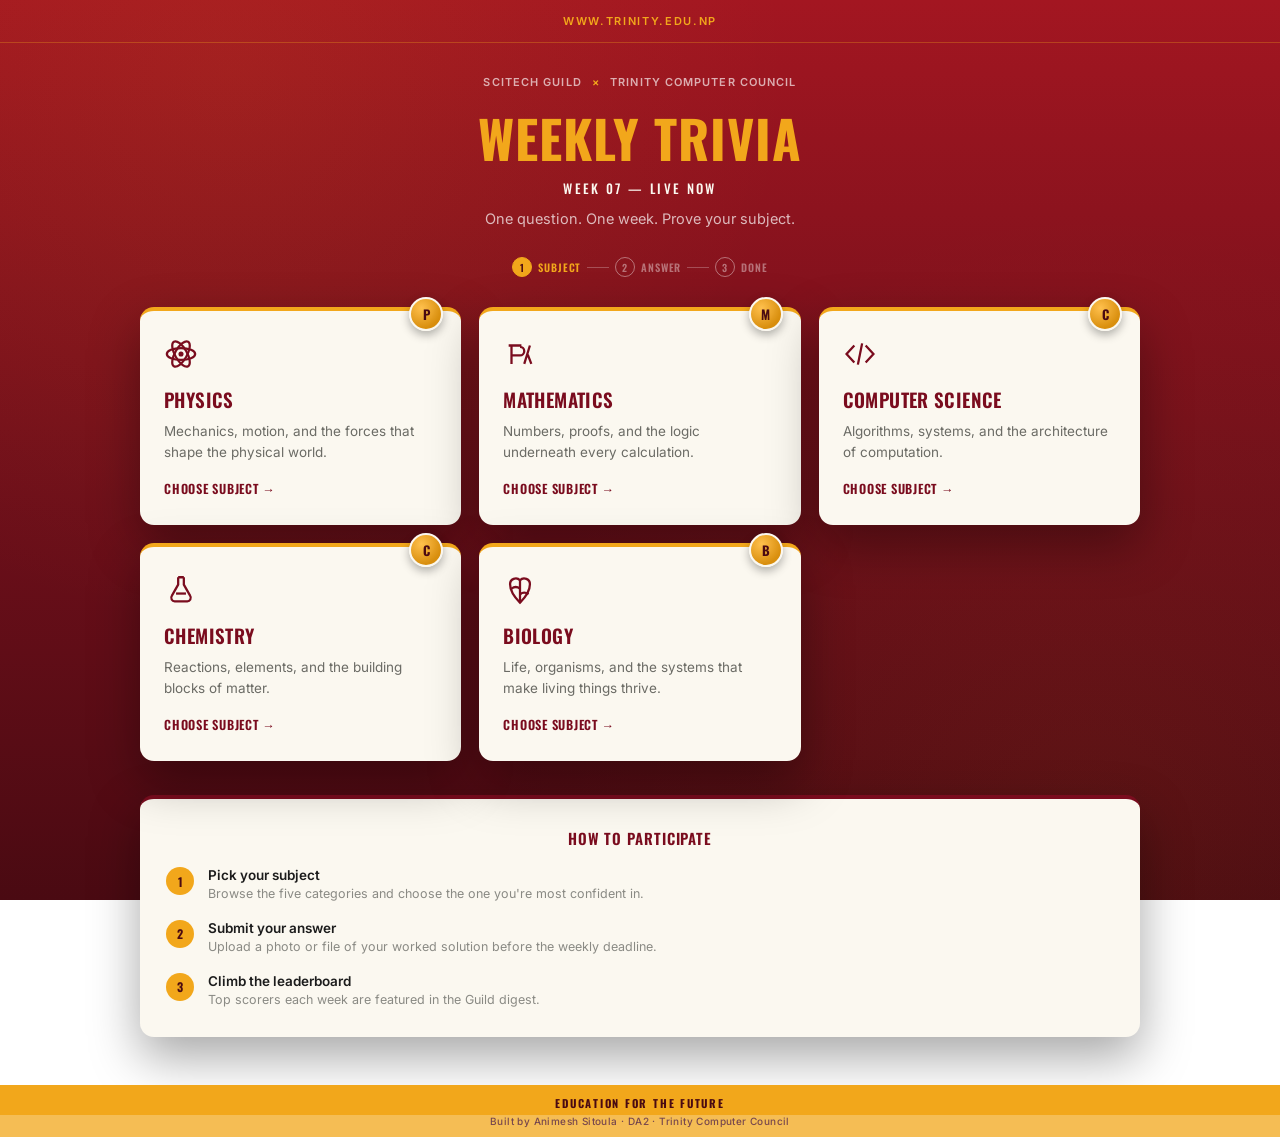
==== frontend/index.html @ 7cb1dd92 "Trivia website complete" ====
<!DOCTYPE html>
<html lang="en">
<head>
    <meta charset="UTF-8">
    <meta name="viewport" content="width=device-width, initial-scale=1.0">
    <title>Weekly Trivia</title>
    <link rel="stylesheet" href="templates/style.css">
</head>
<body>
    <header class="top-bar"><p class="site-url">www.trinity.edu.np</p></header>

    <main class="page-wrapper page-wrapper--wide">
        <p class="collab-mark">SciTech Guild <span class="x">×</span> Trinity Computer Council</p>

        <section class="hero">
            <h1>Weekly Trivia</h1>
            <h2 class="week-label">Week 07 — Live Now</h2>
            <p class="hero-subtitle">One question. One week. Prove your subject.</p>
        </section>

        <nav class="stepper" aria-label="Submission progress">
            <div class="node current"><span class="circle">1</span>Subject</div>
            <div class="line"></div>
            <div class="node"><span class="circle">2</span>Answer</div>
            <div class="line"></div>
            <div class="node"><span class="circle">3</span>Done</div>
        </nav>

        <section class="subjects" aria-label="Choose a subject">

            <article class="subject-card">
                <span class="seal" title="Physics" aria-hidden="true">P</span>
                <span class="subject-icon" aria-hidden="true">
                    <svg viewBox="0 0 24 24" fill="none" stroke="currentColor" stroke-width="1.6">
                        <ellipse cx="12" cy="12" rx="10" ry="4.2"/>
                        <ellipse cx="12" cy="12" rx="10" ry="4.2" transform="rotate(60 12 12)"/>
                        <ellipse cx="12" cy="12" rx="10" ry="4.2" transform="rotate(120 12 12)"/>
                        <circle cx="12" cy="12" r="1.8" fill="currentColor" stroke="none"/>
                    </svg>
                </span>
                <h3 class="subject-name">Physics</h3>
                <p class="subject-desc">Mechanics, motion, and the forces that shape the physical world.</p>
                <a class="choose-link" href="answer.html?subject=physics">Choose subject →</a>
            </article>

            <article class="subject-card">
                <span class="seal" title="Maths" aria-hidden="true">M</span>
                <span class="subject-icon" aria-hidden="true">
                    <svg viewBox="0 0 24 24" fill="none" stroke="currentColor" stroke-width="1.6">
                        <path d="M4 6h9M6 6v13M6 13h6a3 3 0 0 0 0-6"/>
                        <path d="M15 19l4-13M20 19l-2.5-6.5"/>
                    </svg>
                </span>
                <h3 class="subject-name">Mathematics</h3>
                <p class="subject-desc">Numbers, proofs, and the logic underneath every calculation.</p>
                <a class="choose-link" href="answer.html?subject=maths">Choose subject →</a>
            </article>

            <article class="subject-card">
                <span class="seal" title="Computer" aria-hidden="true">C</span>
                <span class="subject-icon" aria-hidden="true">
                    <svg viewBox="0 0 24 24" fill="none" stroke="currentColor" stroke-width="1.6">
                        <path d="M8 6l-5.5 6L8 18"/>
                        <path d="M16 6l5.5 6L16 18"/>
                        <path d="M13.5 4.5l-3 15"/>
                    </svg>
                </span>
                <h3 class="subject-name">Computer Science</h3>
                <p class="subject-desc">Algorithms, systems, and the architecture of computation.</p>
                <a class="choose-link" href="answer.html?subject=computer">Choose subject →</a>
            </article>

            <article class="subject-card">
                <span class="seal" title="Chemistry" aria-hidden="true">C</span>
                <span class="subject-icon" aria-hidden="true">
                    <svg viewBox="0 0 24 24" fill="none" stroke="currentColor" stroke-width="1.6">
                        <path d="M10 3h4M10 3v5.2L5.6 16A2.5 2.5 0 0 0 7.8 20h8.4a2.5 2.5 0 0 0 2.2-4L14 8.2V3"/>
                        <path d="M8.5 14.5h7"/>
                    </svg>
                </span>
                <h3 class="subject-name">Chemistry</h3>
                <p class="subject-desc">Reactions, elements, and the building blocks of matter.</p>
                <a class="choose-link" href="answer.html?subject=computer">Choose subject →</a>
            </article>
            <article class="subject-card">
                <span class="seal" title="Biology" aria-hidden="true">B</span>
                <span class="subject-icon" aria-hidden="true">
                    <svg viewBox="0 0 24 24" fill="none" stroke="currentColor" stroke-width="1.6">
                        <path d="M12 21c4-4 7-8.5 7-13a4 4 0 0 0-7-2.8A4 4 0 0 0 5 8c0 4.5 3 9 7 13z"/>
                        <path d="M12 5v16"/>
                        <path d="M12 11c-2-1.5-4-1.5-6 0"/>
                        <path d="M12 15c2-1.5 4-1.5 6 0"/>
                    </svg>
                </span>
                <h3 class="subject-name">Biology</h3>
                <p class="subject-desc">Life, organisms, and the systems that make living things thrive.</p>
                <a class="choose-link" href="answer.html?subject=biology">Choose subject →</a>
            </article>

        </section>

        <section class="info-card" aria-label="How to participate">
            <h2 class="info-title">How to participate</h2>
            <div class="info-row">
                <div class="num">1</div>
                <div class="text"><div class="title">Pick your subject</div><div class="desc">Browse the five categories and choose the one you're most confident in.</div></div>
            </div>
            <div class="info-row">
                <div class="num">2</div>
                <div class="text"><div class="title">Submit your answer</div><div class="desc">Upload a photo or file of your worked solution before the weekly deadline.</div></div>
            </div>
            <div class="info-row">
                <div class="num">3</div>
                <div class="text"><div class="title">Climb the leaderboard</div><div class="desc">Top scorers each week are featured in the Guild digest.</div></div>
            </div>
        </section>
    </main>

    <footer class="bottom-bar">Education for the future</footer>
    <p class="built-by">Built by Animesh Sitoula · DA2 · Trinity Computer Council</p>
</body>
</html>
---- frontend/templates/style.css ----
/* ==========================================================================
   Weekly Trivia — SciTech Guild × Trinity Computer Council
   Design system: Trinity maroon + guild gold, exam-paper / crest motif.
   Pure HTML + CSS. Mobile-first.
   ========================================================================== */

@import url('https://fonts.googleapis.com/css2?family=Oswald:wght@400;500;600;700&family=Inter:wght@400;500;600;700&family=JetBrains+Mono:wght@500;600&display=swap');

:root {
    /* Brand */
    --maroon-950: #4A0A12;
    --maroon-900: #6E0F1A;
    --maroon-800: #7A0C1E;
    --maroon-700: #8C1224;
    --maroon-600: #93142A;
    --maroon-500: #A31621;

    --gold-600: #D98F0E;
    --gold-500: #F2A71B;
    --gold-400: #FFC04D;
    --gold-100: #FBE4B8;

    --cream: #FBF8F0;
    --ink: #1C1C1C;
    --ink-muted: #6B6B65;
    --ink-faint: #8A8A84;
    --line: #E4E2DA;

    /* Type */
    --font-display: 'Oswald', sans-serif;
    --font-body: 'Inter', -apple-system, BlinkMacSystemFont, sans-serif;
    --font-mono: 'JetBrains Mono', 'SFMono-Regular', Consolas, monospace;

    /* Shape / elevation */
    --radius-sm: 4px;
    --radius-md: 8px;
    --radius-lg: 14px;
    --shadow-card: 0 20px 50px rgba(0,0,0,0.35);
    --shadow-card-hover: 0 26px 60px rgba(0,0,0,0.4), 0 0 0 1px rgba(242,167,27,0.35), 0 0 34px rgba(242,167,27,0.22);

    --ease: cubic-bezier(0.4, 0, 0.2, 1);
}

* {
    margin: 0;
    padding: 0;
    box-sizing: border-box;
}

html {
    scroll-behavior: smooth;
}

body {
    background:
        radial-gradient(circle at 18% 8%, rgba(242,167,27,0.08), transparent 42%),
        radial-gradient(circle at 85% 90%, rgba(242,167,27,0.05), transparent 45%),
        linear-gradient(180deg, #A31621 0%, #6E0F1A 55%, #4A0A12 100%);
    background-attachment: fixed;
    color: var(--ink);
    font-family: var(--font-body);
    min-height: 100vh;
    display: flex;
    flex-direction: column;
    -webkit-font-smoothing: antialiased;
}

img, svg { display: block; max-width: 100%; }

a { color: inherit; text-decoration: none; }

/* Focus visibility (accessibility) */
a:focus-visible,
button:focus-visible,
input:focus-visible,
.dropzone-input:focus-visible ~ .dropzone-label {
    outline: 2px solid var(--gold-400);
    outline-offset: 3px;
    border-radius: var(--radius-sm);
}

/* ==========================================================================
   Bars
   ========================================================================== */

.top-bar {
    text-align: center;
    padding: 14px 20px;
    border-bottom: 1px solid rgba(242,167,27,0.3);
}

.top-bar .site-url {
    font-size: 11px;
    font-weight: 600;
    letter-spacing: 0.15em;
    color: var(--gold-500);
    text-transform: uppercase;
}

.bottom-bar {
    background-color: var(--gold-500);
    color: var(--maroon-950);
    text-align: center;
    padding: 10px 20px 4px;
    font-family: var(--font-display);
    font-size: 11px;
    font-weight: 700;
    letter-spacing: 0.16em;
    text-transform: uppercase;
}

.built-by {
    background-color: var(--gold-500);
    color: var(--maroon-950);
    text-align: center;
    padding: 0 20px 10px;
    font-size: 10px;
    font-weight: 500;
    letter-spacing: 0.04em;
    text-transform: none;
    opacity: 0.75;
}

/* ==========================================================================
   Page wrapper
   ========================================================================== */

.page-wrapper {
    flex: 1;
    display: flex;
    flex-direction: column;
    align-items: center;
    max-width: 480px;
    margin: 0 auto;
    width: 100%;
    padding: 32px 20px 48px;
}

.page-wrapper--wide {
    max-width: 1040px;
}

.page-wrapper--center {
    justify-content: center;
}

.collab-mark {
    text-align: center;
    font-size: 11px;
    font-weight: 600;
    letter-spacing: 0.1em;
    text-transform: uppercase;
    color: rgba(255,255,255,0.65);
    margin-bottom: 22px;
}

.collab-mark .x {
    color: var(--gold-500);
    margin: 0 6px;
}

/* ==========================================================================
   Hero
   ========================================================================== */

.hero {
    text-align: center;
    margin-bottom: 28px;
}

h1 {
    font-family: var(--font-display);
    font-size: clamp(2.4rem, 7vw, 3.25rem);
    font-weight: 700;
    text-transform: uppercase;
    letter-spacing: 0.02em;
    color: var(--gold-500);
    line-height: 1.05;
}

.week-label {
    font-family: var(--font-display);
    font-size: 13px;
    font-weight: 500;
    color: var(--cream);
    text-transform: uppercase;
    letter-spacing: 0.18em;
    margin-top: 12px;
}

.hero-subtitle {
    margin-top: 10px;
    font-size: 14.5px;
    color: rgba(255,255,255,0.7);
    line-height: 1.5;
}

.confirmation-card h1 {
    font-size: 24px;
    color: var(--maroon-800);
    margin-top: 18px;
}

/* ==========================================================================
   Stepper
   ========================================================================== */

.stepper {
    display: flex;
    align-items: center;
    justify-content: center;
    gap: 6px;
    margin-bottom: 30px;
    flex-wrap: nowrap;
}

.stepper .node {
    display: flex;
    align-items: center;
    gap: 6px;
    font-family: var(--font-display);
    font-size: 10.5px;
    font-weight: 600;
    letter-spacing: 0.08em;
    text-transform: uppercase;
    color: rgba(255,255,255,0.4);
    white-space: nowrap;
}

.stepper .node.done,
.stepper .node.current {
    color: var(--gold-500);
}

.stepper .circle {
    width: 20px;
    height: 20px;
    border-radius: 50%;
    border: 1.5px solid rgba(255,255,255,0.4);
    display: flex;
    align-items: center;
    justify-content: center;
    font-size: 10px;
}

.stepper .node.done .circle,
.stepper .node.current .circle {
    border-color: var(--gold-500);
    background-color: var(--gold-500);
    color: var(--maroon-950);
}

.stepper .line {
    width: 22px;
    height: 1.5px;
    background-color: rgba(255,255,255,0.25);
    flex-shrink: 0;
}

/* ==========================================================================
   Subject grid + cards  (signature element: guild crest seal)
   ========================================================================== */

.subjects {
    display: grid;
    grid-template-columns: 1fr;
    gap: 18px;
    width: 100%;
    margin-bottom: 34px;
}

@media (min-width: 620px) {
    .subjects { grid-template-columns: repeat(2, 1fr); }
}

@media (min-width: 940px) {
    .subjects { grid-template-columns: repeat(3, 1fr); }
}

.subject-card {
    position: relative;
    background-color: var(--cream);
    border-radius: var(--radius-lg);
    padding: 26px 24px 24px;
    box-shadow: var(--shadow-card);
    border-top: 4px solid var(--gold-500);
    display: flex;
    flex-direction: column;
    align-items: flex-start;
    text-align: left;
    transition: transform 0.25s var(--ease), box-shadow 0.25s var(--ease);
}

.subject-card:hover,
.subject-card:focus-within {
    transform: translateY(-6px);
    box-shadow: var(--shadow-card-hover);
}

/* Guild crest seal — decorative rank mark, top right of each card */
.seal {
    position: absolute;
    top: -14px;
    right: 18px;
    width: 34px;
    height: 34px;
    border-radius: 50%;
    background: radial-gradient(circle at 35% 30%, var(--gold-400), var(--gold-600) 70%);
    border: 2px solid var(--cream);
    box-shadow: 0 4px 10px rgba(0,0,0,0.3);
    color: var(--maroon-950);
    font-family: var(--font-display);
    font-size: 13px;
    font-weight: 700;
    display: flex;
    align-items: center;
    justify-content: center;
}

.subject-icon {
    width: 34px;
    height: 34px;
    color: var(--maroon-800);
    margin-bottom: 14px;
}

.subject-icon svg { width: 100%; height: 100%; }

.subject-name {
    font-family: var(--font-display);
    font-size: 19px;
    font-weight: 600;
    text-transform: uppercase;
    letter-spacing: 0.02em;
    color: var(--maroon-800);
    margin-bottom: 8px;
}

.subject-desc {
    font-size: 13.5px;
    line-height: 1.55;
    color: var(--ink-muted);
    margin-bottom: 16px;
}

.difficulty-badge {
    display: inline-block;
    font-family: var(--font-display);
    font-size: 10.5px;
    font-weight: 600;
    letter-spacing: 0.1em;
    text-transform: uppercase;
    padding: 5px 11px;
    border-radius: 999px;
    margin-bottom: 18px;
}

.difficulty-badge--beginner {
    background-color: var(--gold-100);
    color: var(--maroon-800);
}

.difficulty-badge--intermediate {
    background-color: var(--gold-500);
    color: var(--maroon-950);
}

.difficulty-badge--advanced {
    background-color: var(--maroon-800);
    color: var(--gold-400);
}

.choose-link {
    margin-top: auto;
    font-family: var(--font-display);
    font-size: 12.5px;
    font-weight: 600;
    letter-spacing: 0.06em;
    text-transform: uppercase;
    color: var(--maroon-800);
    padding-bottom: 2px;
    border-bottom: 1.5px solid transparent;
    transition: color 0.15s ease, border-color 0.15s ease, transform 0.15s ease;
}

.subject-card:hover .choose-link {
    color: var(--gold-600);
    border-bottom-color: var(--gold-500);
    transform: translateX(2px);
}

/* ==========================================================================
   Info card ("How to participate")
   ========================================================================== */

.info-card {
    background-color: var(--cream);
    border-radius: var(--radius-lg);
    padding: 28px 26px;
    width: 100%;
    box-shadow: var(--shadow-card);
    border-top: 4px solid var(--maroon-800);
}

.info-title {
    font-family: var(--font-display);
    font-size: 15px;
    font-weight: 600;
    text-transform: uppercase;
    letter-spacing: 0.06em;
    color: var(--maroon-800);
    margin-bottom: 18px;
    text-align: center;
}

.info-row {
    display: flex;
    align-items: flex-start;
    gap: 14px;
    margin-bottom: 16px;
}

.info-row:last-child { margin-bottom: 0; }

.info-row .num {
    flex-shrink: 0;
    width: 28px;
    height: 28px;
    border-radius: 50%;
    background-color: var(--gold-500);
    color: var(--maroon-950);
    font-family: var(--font-display);
    font-size: 12px;
    font-weight: 700;
    display: flex;
    align-items: center;
    justify-content: center;
}

.info-row .text .title {
    font-size: 13.5px;
    font-weight: 600;
    color: var(--ink);
}

.info-row .text .desc {
    font-size: 12.5px;
    color: var(--ink-faint);
    margin-top: 2px;
    line-height: 1.5;
}

/* ==========================================================================
   Question panel — styled like an official exam slip
   ========================================================================== */

.question-panel {
    background-color: var(--cream);
    border-radius: var(--radius-lg);
    padding: 26px 24px;
    width: 100%;
    box-shadow: var(--shadow-card);
    border-left: 4px solid var(--gold-500);
    margin-bottom: 18px;
}

.qp-eyebrow {
    font-family: var(--font-display);
    font-size: 10.5px;
    font-weight: 600;
    text-transform: uppercase;
    letter-spacing: 0.16em;
    color: var(--ink-faint);
}

.qp-meta-row {
    display: flex;
    align-items: center;
    justify-content: space-between;
    gap: 10px;
    margin-top: 12px;
    padding-bottom: 14px;
    border-bottom: 1.5px dashed var(--line);
}

.question-card {
    width: 100%;
    background-color: var(--cream);
    padding: 22px 22px 24px;
    border-radius: var(--radius-lg);
    box-shadow: var(--shadow-card);
    border-top: 4px solid var(--maroon-800);
    margin-bottom: 18px;
    display: flex;
    flex-direction: column;
}

.qp-subject {
    display: inline-block;
    align-self: flex-start;
    background-color: var(--maroon-800);
    color: var(--gold-500);
    font-family: var(--font-display);
    font-size: 11.5px;
    font-weight: 600;
    text-transform: uppercase;
    letter-spacing: 0.1em;
    padding: 5px 12px;
    border-radius: var(--radius-sm);
}

.qp-ref {
    font-family: var(--font-mono);
    font-size: 10.5px;
    letter-spacing: 0.04em;
    color: var(--ink-faint);
    margin-top: 10px;
    padding-bottom: 12px;
    border-bottom: 1.5px dashed var(--line);
}

.qp-question {
    font-size: 18px;
    line-height: 1.6;
    color: var(--ink);
    font-weight: 500;
    margin-top: 14px;
}

/* ==========================================================================
   Form
   ========================================================================== */

.form-section {
    width: 100%;
    display: flex;
    flex-direction: column;
}

.answer-form {
    background-color: var(--cream);
    padding: 26px 24px 28px;
    border-radius: var(--radius-lg);
    width: 100%;
    box-shadow: var(--shadow-card);
    border-top: 4px solid var(--gold-500);
    display: flex;
    flex-direction: column;
}

.field {
    display: flex;
    flex-direction: column;
}

label {
    font-family: var(--font-display);
    font-size: 11px;
    font-weight: 600;
    color: var(--ink-faint);
    margin-top: 18px;
    margin-bottom: 6px;
    text-transform: uppercase;
    letter-spacing: 0.12em;
}

.field:first-child label { margin-top: 0; }

input[type="text"],
input[type="email"] {
    padding: 11px 4px;
    border: none;
    border-bottom: 2px solid var(--line);
    border-radius: 0;
    font-size: 15px;
    font-family: var(--font-body);
    background-color: transparent;
    color: var(--ink);
    transition: border-color 0.15s ease;
}

input[type="text"]::placeholder,
input[type="email"]::placeholder {
    color: #C4C2B8;
}

input[type="text"]:focus,
input[type="email"]:focus {
    outline: none;
    border-bottom-color: var(--maroon-800);
}

/* Dropzone upload */

.dropzone {
    position: relative;
    margin-top: 4px;
}

.dropzone-input {
    position: absolute;
    inset: 0;
    width: 100%;
    height: 100%;
    opacity: 0;
    cursor: pointer;
    z-index: 2;
}

.dropzone-label {
    display: flex;
    flex-direction: column;
    align-items: center;
    text-align: center;
    gap: 4px;
    padding: 30px 16px;
    border: 2px dashed var(--line);
    border-radius: var(--radius-md);
    background-color: #F5F1E6;
    transition: border-color 0.15s ease, background-color 0.15s ease;
}

.dropzone-input:focus ~ .dropzone-label,
.dropzone:hover .dropzone-label {
    border-color: var(--gold-600);
    background-color: var(--gold-100);
}

.dropzone-icon {
    width: 30px;
    height: 30px;
    color: var(--maroon-800);
    margin-bottom: 6px;
}

.dropzone-icon svg { width: 100%; height: 100%; }

.dropzone-title {
    font-family: var(--font-display);
    font-size: 14px;
    font-weight: 600;
    color: var(--maroon-800);
    text-transform: uppercase;
    letter-spacing: 0.04em;
}

.dropzone-sub {
    font-size: 12.5px;
    color: var(--ink-muted);
}

.dropzone-formats {
    margin-top: 6px;
    font-size: 11px;
    color: var(--ink-faint);
}

/* Submit button */

button[type="submit"] {
    background-color: var(--gold-500);
    color: var(--maroon-950);
    border: none;
    padding: 15px 20px;
    border-radius: var(--radius-md);
    font-family: var(--font-display);
    font-size: 14px;
    font-weight: 700;
    text-transform: uppercase;
    letter-spacing: 0.1em;
    cursor: pointer;
    margin-top: 26px;
    transition: background-color 0.15s ease, transform 0.05s ease, box-shadow 0.15s ease;
}

button[type="submit"]:hover {
    background-color: var(--gold-400);
    box-shadow: 0 10px 24px rgba(242,167,27,0.35);
}

button[type="submit"]:active {
    transform: scale(0.98);
}

/* Honesty note */

.honesty-note {
    margin-top: 18px;
    border: 1.5px solid var(--line);
    border-radius: var(--radius-md);
    padding: 13px 14px;
    text-align: center;
}

.honesty-note .title {
    font-family: var(--font-display);
    font-size: 10px;
    font-weight: 600;
    letter-spacing: 0.12em;
    text-transform: uppercase;
    color: var(--maroon-800);
    margin-bottom: 4px;
}

.honesty-note p:not(.title) {
    font-size: 12px;
    color: var(--ink-faint);
    line-height: 1.45;
}

/* ==========================================================================
   Confirmation page
   ========================================================================== */

.confirmation-card {
    text-align: center;
    background-color: var(--cream);
    padding: 34px 26px;
    border-radius: var(--radius-lg);
    width: 100%;
    box-shadow: var(--shadow-card);
    border-top: 4px solid var(--gold-500);
}

.confirmation-lead {
    margin-top: 10px;
    font-size: 14.5px;
    font-weight: 600;
    color: var(--maroon-800);
}

.confirmation-card p {
    margin-top: 8px;
    font-size: 13.5px;
    color: var(--ink-muted);
    line-height: 1.55;
}

#tick-animation {
    width: 56px;
    height: 56px;
    margin: 0 auto;
}

#tick-animation circle {
    stroke: var(--gold-500);
    stroke-width: 3;
    stroke-dasharray: 151;
    stroke-dashoffset: 151;
    animation: draw-circle 0.5s ease forwards;
}

#tick-animation path {
    stroke: var(--maroon-800);
    stroke-width: 4;
    stroke-linecap: round;
    stroke-linejoin: round;
    stroke-dasharray: 40;
    stroke-dashoffset: 40;
    animation: draw-check 0.3s ease forwards 0.5s;
}

@keyframes draw-circle { to { stroke-dashoffset: 0; } }
@keyframes draw-check { to { stroke-dashoffset: 0; } }

.reference-id {
    margin-top: 20px;
    display: inline-flex;
    flex-direction: column;
    gap: 4px;
    padding: 12px 22px;
    border: 1.5px dashed var(--line);
    border-radius: var(--radius-md);
}

.reference-label {
    font-family: var(--font-display);
    font-size: 10px;
    font-weight: 600;
    letter-spacing: 0.14em;
    text-transform: uppercase;
    color: var(--ink-faint);
}

.reference-value {
    font-family: var(--font-mono);
    font-size: 15px;
    font-weight: 600;
    letter-spacing: 0.06em;
    color: var(--maroon-800);
}

.return-link {
    display: inline-block;
    margin-top: 24px;
    font-family: var(--font-display);
    font-size: 12.5px;
    font-weight: 600;
    letter-spacing: 0.08em;
    text-transform: uppercase;
    color: var(--maroon-800);
    padding: 12px 20px;
    border: 2px solid var(--line);
    border-radius: var(--radius-md);
    transition: border-color 0.15s ease, color 0.15s ease;
}

.return-link:hover {
    border-color: var(--maroon-800);
    color: var(--maroon-600);
}

/* ==========================================================================
   Reduced motion
   ========================================================================== */

@media (prefers-reduced-motion: reduce) {
    *, *::before, *::after {
        animation-duration: 0.001ms !important;
        animation-iteration-count: 1 !important;
        transition-duration: 0.001ms !important;
        scroll-behavior: auto !important;
    }
}
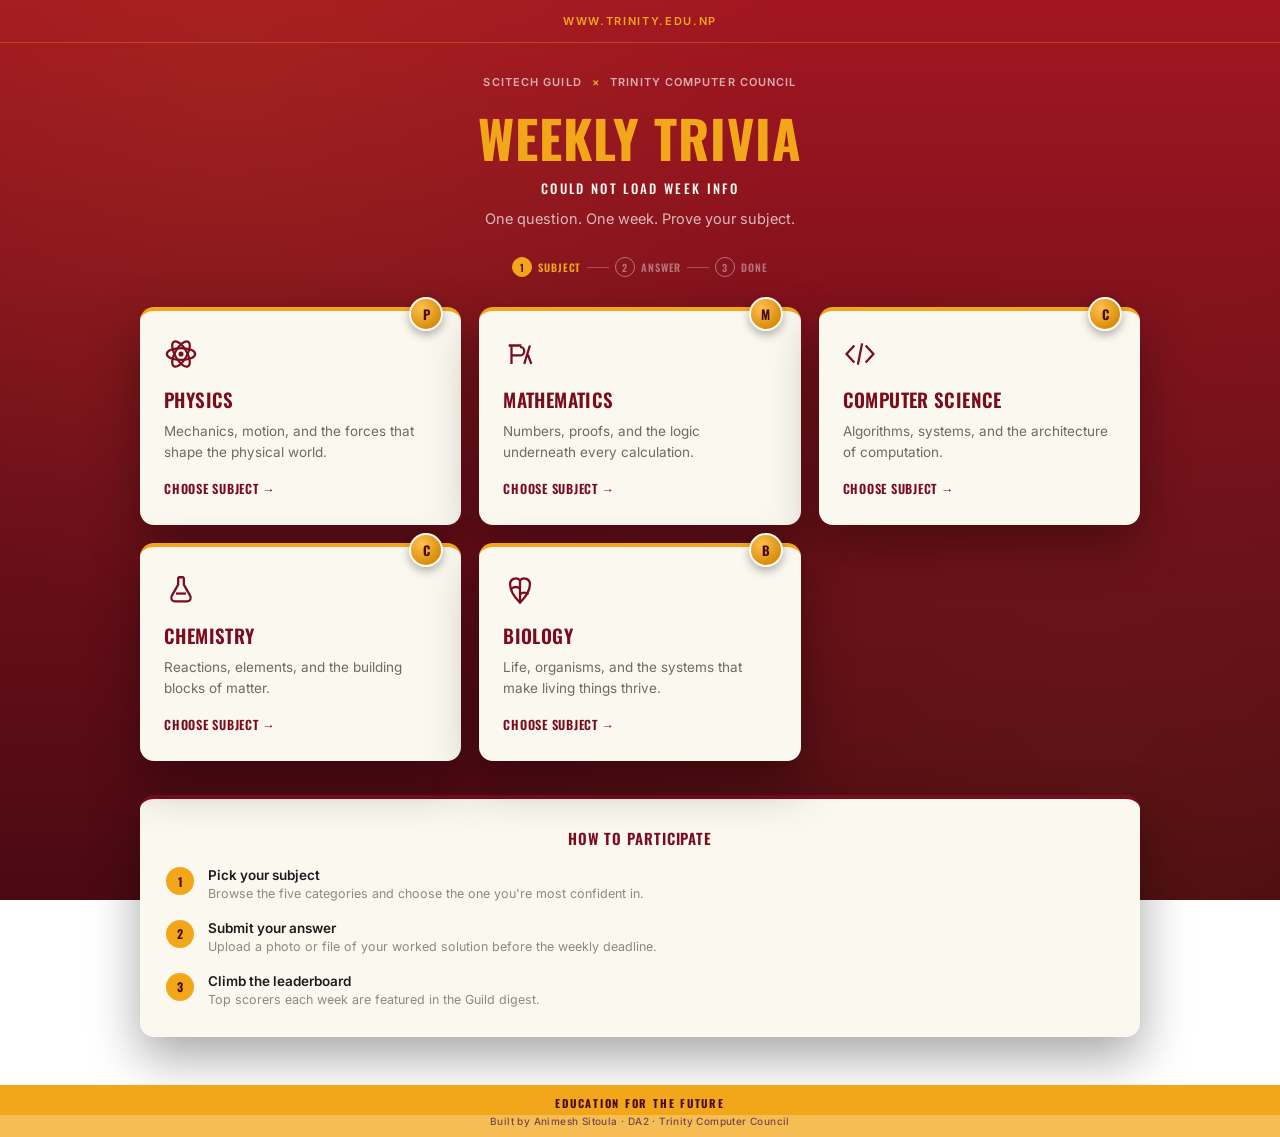
==== commit a97b9a5f: "Add files via upload" ====
--- a/frontend/index.html
+++ b/frontend/index.html
@@ -1,122 +1,123 @@
-<!DOCTYPE html>
-<html lang="en">
-<head>
-    <meta charset="UTF-8">
-    <meta name="viewport" content="width=device-width, initial-scale=1.0">
-    <title>Weekly Trivia</title>
-    <link rel="stylesheet" href="templates/style.css">
-</head>
-<body>
-    <header class="top-bar"><p class="site-url">www.trinity.edu.np</p></header>
-
-    <main class="page-wrapper page-wrapper--wide">
-        <p class="collab-mark">SciTech Guild <span class="x">×</span> Trinity Computer Council</p>
-
-        <section class="hero">
-            <h1>Weekly Trivia</h1>
-            <h2 class="week-label">Week 07 — Live Now</h2>
-            <p class="hero-subtitle">One question. One week. Prove your subject.</p>
-        </section>
-
-        <nav class="stepper" aria-label="Submission progress">
-            <div class="node current"><span class="circle">1</span>Subject</div>
-            <div class="line"></div>
-            <div class="node"><span class="circle">2</span>Answer</div>
-            <div class="line"></div>
-            <div class="node"><span class="circle">3</span>Done</div>
-        </nav>
-
-        <section class="subjects" aria-label="Choose a subject">
-
-            <article class="subject-card">
-                <span class="seal" title="Physics" aria-hidden="true">P</span>
-                <span class="subject-icon" aria-hidden="true">
-                    <svg viewBox="0 0 24 24" fill="none" stroke="currentColor" stroke-width="1.6">
-                        <ellipse cx="12" cy="12" rx="10" ry="4.2"/>
-                        <ellipse cx="12" cy="12" rx="10" ry="4.2" transform="rotate(60 12 12)"/>
-                        <ellipse cx="12" cy="12" rx="10" ry="4.2" transform="rotate(120 12 12)"/>
-                        <circle cx="12" cy="12" r="1.8" fill="currentColor" stroke="none"/>
-                    </svg>
-                </span>
-                <h3 class="subject-name">Physics</h3>
-                <p class="subject-desc">Mechanics, motion, and the forces that shape the physical world.</p>
-                <a class="choose-link" href="answer.html?subject=physics">Choose subject →</a>
-            </article>
-
-            <article class="subject-card">
-                <span class="seal" title="Maths" aria-hidden="true">M</span>
-                <span class="subject-icon" aria-hidden="true">
-                    <svg viewBox="0 0 24 24" fill="none" stroke="currentColor" stroke-width="1.6">
-                        <path d="M4 6h9M6 6v13M6 13h6a3 3 0 0 0 0-6"/>
-                        <path d="M15 19l4-13M20 19l-2.5-6.5"/>
-                    </svg>
-                </span>
-                <h3 class="subject-name">Mathematics</h3>
-                <p class="subject-desc">Numbers, proofs, and the logic underneath every calculation.</p>
-                <a class="choose-link" href="answer.html?subject=maths">Choose subject →</a>
-            </article>
-
-            <article class="subject-card">
-                <span class="seal" title="Computer" aria-hidden="true">C</span>
-                <span class="subject-icon" aria-hidden="true">
-                    <svg viewBox="0 0 24 24" fill="none" stroke="currentColor" stroke-width="1.6">
-                        <path d="M8 6l-5.5 6L8 18"/>
-                        <path d="M16 6l5.5 6L16 18"/>
-                        <path d="M13.5 4.5l-3 15"/>
-                    </svg>
-                </span>
-                <h3 class="subject-name">Computer Science</h3>
-                <p class="subject-desc">Algorithms, systems, and the architecture of computation.</p>
-                <a class="choose-link" href="answer.html?subject=computer">Choose subject →</a>
-            </article>
-
-            <article class="subject-card">
-                <span class="seal" title="Chemistry" aria-hidden="true">C</span>
-                <span class="subject-icon" aria-hidden="true">
-                    <svg viewBox="0 0 24 24" fill="none" stroke="currentColor" stroke-width="1.6">
-                        <path d="M10 3h4M10 3v5.2L5.6 16A2.5 2.5 0 0 0 7.8 20h8.4a2.5 2.5 0 0 0 2.2-4L14 8.2V3"/>
-                        <path d="M8.5 14.5h7"/>
-                    </svg>
-                </span>
-                <h3 class="subject-name">Chemistry</h3>
-                <p class="subject-desc">Reactions, elements, and the building blocks of matter.</p>
-                <a class="choose-link" href="answer.html?subject=computer">Choose subject →</a>
-            </article>
-            <article class="subject-card">
-                <span class="seal" title="Biology" aria-hidden="true">B</span>
-                <span class="subject-icon" aria-hidden="true">
-                    <svg viewBox="0 0 24 24" fill="none" stroke="currentColor" stroke-width="1.6">
-                        <path d="M12 21c4-4 7-8.5 7-13a4 4 0 0 0-7-2.8A4 4 0 0 0 5 8c0 4.5 3 9 7 13z"/>
-                        <path d="M12 5v16"/>
-                        <path d="M12 11c-2-1.5-4-1.5-6 0"/>
-                        <path d="M12 15c2-1.5 4-1.5 6 0"/>
-                    </svg>
-                </span>
-                <h3 class="subject-name">Biology</h3>
-                <p class="subject-desc">Life, organisms, and the systems that make living things thrive.</p>
-                <a class="choose-link" href="answer.html?subject=biology">Choose subject →</a>
-            </article>
-
-        </section>
-
-        <section class="info-card" aria-label="How to participate">
-            <h2 class="info-title">How to participate</h2>
-            <div class="info-row">
-                <div class="num">1</div>
-                <div class="text"><div class="title">Pick your subject</div><div class="desc">Browse the five categories and choose the one you're most confident in.</div></div>
-            </div>
-            <div class="info-row">
-                <div class="num">2</div>
-                <div class="text"><div class="title">Submit your answer</div><div class="desc">Upload a photo or file of your worked solution before the weekly deadline.</div></div>
-            </div>
-            <div class="info-row">
-                <div class="num">3</div>
-                <div class="text"><div class="title">Climb the leaderboard</div><div class="desc">Top scorers each week are featured in the Guild digest.</div></div>
-            </div>
-        </section>
-    </main>
-
-    <footer class="bottom-bar">Education for the future</footer>
-    <p class="built-by">Built by Animesh Sitoula · DA2 · Trinity Computer Council</p>
-</body>
+<!DOCTYPE html>
+<html lang="en">
+<head>
+    <meta charset="UTF-8">
+    <meta name="viewport" content="width=device-width, initial-scale=1.0">
+    <title>Weekly Trivia</title>
+    <link rel="stylesheet" href="templates/style.css">
+</head>
+<body>
+    <header class="top-bar"><p class="site-url">www.trinity.edu.np</p></header>
+
+    <main class="page-wrapper page-wrapper--wide">
+        <p class="collab-mark">SciTech Guild <span class="x">×</span> Trinity Computer Council</p>
+
+        <section class="hero">
+            <h1>Weekly Trivia</h1>
+            <h2 class="week-label" id="week-label">Loading week…</h2>
+            <p class="hero-subtitle">One question. One week. Prove your subject.</p>
+        </section>
+
+        <nav class="stepper" aria-label="Submission progress">
+            <div class="node current"><span class="circle">1</span>Subject</div>
+            <div class="line"></div>
+            <div class="node"><span class="circle">2</span>Answer</div>
+            <div class="line"></div>
+            <div class="node"><span class="circle">3</span>Done</div>
+        </nav>
+
+        <section class="subjects" aria-label="Choose a subject">
+
+            <article class="subject-card">
+                <span class="seal" title="Physics" aria-hidden="true">P</span>
+                <span class="subject-icon" aria-hidden="true">
+                    <svg viewBox="0 0 24 24" fill="none" stroke="currentColor" stroke-width="1.6">
+                        <ellipse cx="12" cy="12" rx="10" ry="4.2"/>
+                        <ellipse cx="12" cy="12" rx="10" ry="4.2" transform="rotate(60 12 12)"/>
+                        <ellipse cx="12" cy="12" rx="10" ry="4.2" transform="rotate(120 12 12)"/>
+                        <circle cx="12" cy="12" r="1.8" fill="currentColor" stroke="none"/>
+                    </svg>
+                </span>
+                <h3 class="subject-name">Physics</h3>
+                <p class="subject-desc">Mechanics, motion, and the forces that shape the physical world.</p>
+                <a class="choose-link" href="answer.html?subject=physics">Choose subject →</a>
+            </article>
+
+            <article class="subject-card">
+                <span class="seal" title="Maths" aria-hidden="true">M</span>
+                <span class="subject-icon" aria-hidden="true">
+                    <svg viewBox="0 0 24 24" fill="none" stroke="currentColor" stroke-width="1.6">
+                        <path d="M4 6h9M6 6v13M6 13h6a3 3 0 0 0 0-6"/>
+                        <path d="M15 19l4-13M20 19l-2.5-6.5"/>
+                    </svg>
+                </span>
+                <h3 class="subject-name">Mathematics</h3>
+                <p class="subject-desc">Numbers, proofs, and the logic underneath every calculation.</p>
+                <a class="choose-link" href="answer.html?subject=maths">Choose subject →</a>
+            </article>
+
+            <article class="subject-card">
+                <span class="seal" title="Computer" aria-hidden="true">C</span>
+                <span class="subject-icon" aria-hidden="true">
+                    <svg viewBox="0 0 24 24" fill="none" stroke="currentColor" stroke-width="1.6">
+                        <path d="M8 6l-5.5 6L8 18"/>
+                        <path d="M16 6l5.5 6L16 18"/>
+                        <path d="M13.5 4.5l-3 15"/>
+                    </svg>
+                </span>
+                <h3 class="subject-name">Computer Science</h3>
+                <p class="subject-desc">Algorithms, systems, and the architecture of computation.</p>
+                <a class="choose-link" href="answer.html?subject=computer">Choose subject →</a>
+            </article>
+
+            <article class="subject-card">
+                <span class="seal" title="Chemistry" aria-hidden="true">C</span>
+                <span class="subject-icon" aria-hidden="true">
+                    <svg viewBox="0 0 24 24" fill="none" stroke="currentColor" stroke-width="1.6">
+                        <path d="M10 3h4M10 3v5.2L5.6 16A2.5 2.5 0 0 0 7.8 20h8.4a2.5 2.5 0 0 0 2.2-4L14 8.2V3"/>
+                        <path d="M8.5 14.5h7"/>
+                    </svg>
+                </span>
+                <h3 class="subject-name">Chemistry</h3>
+                <p class="subject-desc">Reactions, elements, and the building blocks of matter.</p>
+                <a class="choose-link" href="answer.html?subject=computer">Choose subject →</a>
+            </article>
+            <article class="subject-card">
+                <span class="seal" title="Biology" aria-hidden="true">B</span>
+                <span class="subject-icon" aria-hidden="true">
+                    <svg viewBox="0 0 24 24" fill="none" stroke="currentColor" stroke-width="1.6">
+                        <path d="M12 21c4-4 7-8.5 7-13a4 4 0 0 0-7-2.8A4 4 0 0 0 5 8c0 4.5 3 9 7 13z"/>
+                        <path d="M12 5v16"/>
+                        <path d="M12 11c-2-1.5-4-1.5-6 0"/>
+                        <path d="M12 15c2-1.5 4-1.5 6 0"/>
+                    </svg>
+                </span>
+                <h3 class="subject-name">Biology</h3>
+                <p class="subject-desc">Life, organisms, and the systems that make living things thrive.</p>
+                <a class="choose-link" href="answer.html?subject=biology">Choose subject →</a>
+            </article>
+
+        </section>
+
+        <section class="info-card" aria-label="How to participate">
+            <h2 class="info-title">How to participate</h2>
+            <div class="info-row">
+                <div class="num">1</div>
+                <div class="text"><div class="title">Pick your subject</div><div class="desc">Browse the five categories and choose the one you're most confident in.</div></div>
+            </div>
+            <div class="info-row">
+                <div class="num">2</div>
+                <div class="text"><div class="title">Submit your answer</div><div class="desc">Upload a photo or file of your worked solution before the weekly deadline.</div></div>
+            </div>
+            <div class="info-row">
+                <div class="num">3</div>
+                <div class="text"><div class="title">Climb the leaderboard</div><div class="desc">Top scorers each week are featured in the Guild digest.</div></div>
+            </div>
+        </section>
+    </main>
+
+    <footer class="bottom-bar">Education for the future</footer>
+    <p class="built-by">Built by Animesh Sitoula · DA2 · Trinity Computer Council</p>
+    <script src="index.js"></script>
+</body>
 </html>
--- a/frontend/templates/style.css
+++ b/frontend/templates/style.css
@@ -1,824 +1,827 @@
-/* ==========================================================================
-   Weekly Trivia — SciTech Guild × Trinity Computer Council
-   Design system: Trinity maroon + guild gold, exam-paper / crest motif.
-   Pure HTML + CSS. Mobile-first.
-   ========================================================================== */
-
-@import url('https://fonts.googleapis.com/css2?family=Oswald:wght@400;500;600;700&family=Inter:wght@400;500;600;700&family=JetBrains+Mono:wght@500;600&display=swap');
-
-:root {
-    /* Brand */
-    --maroon-950: #4A0A12;
-    --maroon-900: #6E0F1A;
-    --maroon-800: #7A0C1E;
-    --maroon-700: #8C1224;
-    --maroon-600: #93142A;
-    --maroon-500: #A31621;
-
-    --gold-600: #D98F0E;
-    --gold-500: #F2A71B;
-    --gold-400: #FFC04D;
-    --gold-100: #FBE4B8;
-
-    --cream: #FBF8F0;
-    --ink: #1C1C1C;
-    --ink-muted: #6B6B65;
-    --ink-faint: #8A8A84;
-    --line: #E4E2DA;
-
-    /* Type */
-    --font-display: 'Oswald', sans-serif;
-    --font-body: 'Inter', -apple-system, BlinkMacSystemFont, sans-serif;
-    --font-mono: 'JetBrains Mono', 'SFMono-Regular', Consolas, monospace;
-
-    /* Shape / elevation */
-    --radius-sm: 4px;
-    --radius-md: 8px;
-    --radius-lg: 14px;
-    --shadow-card: 0 20px 50px rgba(0,0,0,0.35);
-    --shadow-card-hover: 0 26px 60px rgba(0,0,0,0.4), 0 0 0 1px rgba(242,167,27,0.35), 0 0 34px rgba(242,167,27,0.22);
-
-    --ease: cubic-bezier(0.4, 0, 0.2, 1);
-}
-
-* {
-    margin: 0;
-    padding: 0;
-    box-sizing: border-box;
-}
-
-html {
-    scroll-behavior: smooth;
-}
-
-body {
-    background:
-        radial-gradient(circle at 18% 8%, rgba(242,167,27,0.08), transparent 42%),
-        radial-gradient(circle at 85% 90%, rgba(242,167,27,0.05), transparent 45%),
-        linear-gradient(180deg, #A31621 0%, #6E0F1A 55%, #4A0A12 100%);
-    background-attachment: fixed;
-    color: var(--ink);
-    font-family: var(--font-body);
-    min-height: 100vh;
-    display: flex;
-    flex-direction: column;
-    -webkit-font-smoothing: antialiased;
-}
-
-img, svg { display: block; max-width: 100%; }
-
-a { color: inherit; text-decoration: none; }
-
-/* Focus visibility (accessibility) */
-a:focus-visible,
-button:focus-visible,
-input:focus-visible,
-.dropzone-input:focus-visible ~ .dropzone-label {
-    outline: 2px solid var(--gold-400);
-    outline-offset: 3px;
-    border-radius: var(--radius-sm);
-}
-
-/* ==========================================================================
-   Bars
-   ========================================================================== */
-
-.top-bar {
-    text-align: center;
-    padding: 14px 20px;
-    border-bottom: 1px solid rgba(242,167,27,0.3);
-}
-
-.top-bar .site-url {
-    font-size: 11px;
-    font-weight: 600;
-    letter-spacing: 0.15em;
-    color: var(--gold-500);
-    text-transform: uppercase;
-}
-
-.bottom-bar {
-    background-color: var(--gold-500);
-    color: var(--maroon-950);
-    text-align: center;
-    padding: 10px 20px 4px;
-    font-family: var(--font-display);
-    font-size: 11px;
-    font-weight: 700;
-    letter-spacing: 0.16em;
-    text-transform: uppercase;
-}
-
-.built-by {
-    background-color: var(--gold-500);
-    color: var(--maroon-950);
-    text-align: center;
-    padding: 0 20px 10px;
-    font-size: 10px;
-    font-weight: 500;
-    letter-spacing: 0.04em;
-    text-transform: none;
-    opacity: 0.75;
-}
-
-/* ==========================================================================
-   Page wrapper
-   ========================================================================== */
-
-.page-wrapper {
-    flex: 1;
-    display: flex;
-    flex-direction: column;
-    align-items: center;
-    max-width: 480px;
-    margin: 0 auto;
-    width: 100%;
-    padding: 32px 20px 48px;
-}
-
-.page-wrapper--wide {
-    max-width: 1040px;
-}
-
-.page-wrapper--center {
-    justify-content: center;
-}
-
-.collab-mark {
-    text-align: center;
-    font-size: 11px;
-    font-weight: 600;
-    letter-spacing: 0.1em;
-    text-transform: uppercase;
-    color: rgba(255,255,255,0.65);
-    margin-bottom: 22px;
-}
-
-.collab-mark .x {
-    color: var(--gold-500);
-    margin: 0 6px;
-}
-
-/* ==========================================================================
-   Hero
-   ========================================================================== */
-
-.hero {
-    text-align: center;
-    margin-bottom: 28px;
-}
-
-h1 {
-    font-family: var(--font-display);
-    font-size: clamp(2.4rem, 7vw, 3.25rem);
-    font-weight: 700;
-    text-transform: uppercase;
-    letter-spacing: 0.02em;
-    color: var(--gold-500);
-    line-height: 1.05;
-}
-
-.week-label {
-    font-family: var(--font-display);
-    font-size: 13px;
-    font-weight: 500;
-    color: var(--cream);
-    text-transform: uppercase;
-    letter-spacing: 0.18em;
-    margin-top: 12px;
-}
-
-.hero-subtitle {
-    margin-top: 10px;
-    font-size: 14.5px;
-    color: rgba(255,255,255,0.7);
-    line-height: 1.5;
-}
-
-.confirmation-card h1 {
-    font-size: 24px;
-    color: var(--maroon-800);
-    margin-top: 18px;
-}
-
-/* ==========================================================================
-   Stepper
-   ========================================================================== */
-
-.stepper {
-    display: flex;
-    align-items: center;
-    justify-content: center;
-    gap: 6px;
-    margin-bottom: 30px;
-    flex-wrap: nowrap;
-}
-
-.stepper .node {
-    display: flex;
-    align-items: center;
-    gap: 6px;
-    font-family: var(--font-display);
-    font-size: 10.5px;
-    font-weight: 600;
-    letter-spacing: 0.08em;
-    text-transform: uppercase;
-    color: rgba(255,255,255,0.4);
-    white-space: nowrap;
-}
-
-.stepper .node.done,
-.stepper .node.current {
-    color: var(--gold-500);
-}
-
-.stepper .circle {
-    width: 20px;
-    height: 20px;
-    border-radius: 50%;
-    border: 1.5px solid rgba(255,255,255,0.4);
-    display: flex;
-    align-items: center;
-    justify-content: center;
-    font-size: 10px;
-}
-
-.stepper .node.done .circle,
-.stepper .node.current .circle {
-    border-color: var(--gold-500);
-    background-color: var(--gold-500);
-    color: var(--maroon-950);
-}
-
-.stepper .line {
-    width: 22px;
-    height: 1.5px;
-    background-color: rgba(255,255,255,0.25);
-    flex-shrink: 0;
-}
-
-/* ==========================================================================
-   Subject grid + cards  (signature element: guild crest seal)
-   ========================================================================== */
-
-.subjects {
-    display: grid;
-    grid-template-columns: 1fr;
-    gap: 18px;
-    width: 100%;
-    margin-bottom: 34px;
-}
-
-@media (min-width: 620px) {
-    .subjects { grid-template-columns: repeat(2, 1fr); }
-}
-
-@media (min-width: 940px) {
-    .subjects { grid-template-columns: repeat(3, 1fr); }
-}
-
-.subject-card {
-    position: relative;
-    background-color: var(--cream);
-    border-radius: var(--radius-lg);
-    padding: 26px 24px 24px;
-    box-shadow: var(--shadow-card);
-    border-top: 4px solid var(--gold-500);
-    display: flex;
-    flex-direction: column;
-    align-items: flex-start;
-    text-align: left;
-    transition: transform 0.25s var(--ease), box-shadow 0.25s var(--ease);
-}
-
-.subject-card:hover,
-.subject-card:focus-within {
-    transform: translateY(-6px);
-    box-shadow: var(--shadow-card-hover);
-}
-
-/* Guild crest seal — decorative rank mark, top right of each card */
-.seal {
-    position: absolute;
-    top: -14px;
-    right: 18px;
-    width: 34px;
-    height: 34px;
-    border-radius: 50%;
-    background: radial-gradient(circle at 35% 30%, var(--gold-400), var(--gold-600) 70%);
-    border: 2px solid var(--cream);
-    box-shadow: 0 4px 10px rgba(0,0,0,0.3);
-    color: var(--maroon-950);
-    font-family: var(--font-display);
-    font-size: 13px;
-    font-weight: 700;
-    display: flex;
-    align-items: center;
-    justify-content: center;
-}
-
-.subject-icon {
-    width: 34px;
-    height: 34px;
-    color: var(--maroon-800);
-    margin-bottom: 14px;
-}
-
-.subject-icon svg { width: 100%; height: 100%; }
-
-.subject-name {
-    font-family: var(--font-display);
-    font-size: 19px;
-    font-weight: 600;
-    text-transform: uppercase;
-    letter-spacing: 0.02em;
-    color: var(--maroon-800);
-    margin-bottom: 8px;
-}
-
-.subject-desc {
-    font-size: 13.5px;
-    line-height: 1.55;
-    color: var(--ink-muted);
-    margin-bottom: 16px;
-}
-
-.difficulty-badge {
-    display: inline-block;
-    font-family: var(--font-display);
-    font-size: 10.5px;
-    font-weight: 600;
-    letter-spacing: 0.1em;
-    text-transform: uppercase;
-    padding: 5px 11px;
-    border-radius: 999px;
-    margin-bottom: 18px;
-}
-
-.difficulty-badge--beginner {
-    background-color: var(--gold-100);
-    color: var(--maroon-800);
-}
-
-.difficulty-badge--intermediate {
-    background-color: var(--gold-500);
-    color: var(--maroon-950);
-}
-
-.difficulty-badge--advanced {
-    background-color: var(--maroon-800);
-    color: var(--gold-400);
-}
-
-.choose-link {
-    margin-top: auto;
-    font-family: var(--font-display);
-    font-size: 12.5px;
-    font-weight: 600;
-    letter-spacing: 0.06em;
-    text-transform: uppercase;
-    color: var(--maroon-800);
-    padding-bottom: 2px;
-    border-bottom: 1.5px solid transparent;
-    transition: color 0.15s ease, border-color 0.15s ease, transform 0.15s ease;
-}
-
-.subject-card:hover .choose-link {
-    color: var(--gold-600);
-    border-bottom-color: var(--gold-500);
-    transform: translateX(2px);
-}
-
-/* ==========================================================================
-   Info card ("How to participate")
-   ========================================================================== */
-
-.info-card {
-    background-color: var(--cream);
-    border-radius: var(--radius-lg);
-    padding: 28px 26px;
-    width: 100%;
-    box-shadow: var(--shadow-card);
-    border-top: 4px solid var(--maroon-800);
-}
-
-.info-title {
-    font-family: var(--font-display);
-    font-size: 15px;
-    font-weight: 600;
-    text-transform: uppercase;
-    letter-spacing: 0.06em;
-    color: var(--maroon-800);
-    margin-bottom: 18px;
-    text-align: center;
-}
-
-.info-row {
-    display: flex;
-    align-items: flex-start;
-    gap: 14px;
-    margin-bottom: 16px;
-}
-
-.info-row:last-child { margin-bottom: 0; }
-
-.info-row .num {
-    flex-shrink: 0;
-    width: 28px;
-    height: 28px;
-    border-radius: 50%;
-    background-color: var(--gold-500);
-    color: var(--maroon-950);
-    font-family: var(--font-display);
-    font-size: 12px;
-    font-weight: 700;
-    display: flex;
-    align-items: center;
-    justify-content: center;
-}
-
-.info-row .text .title {
-    font-size: 13.5px;
-    font-weight: 600;
-    color: var(--ink);
-}
-
-.info-row .text .desc {
-    font-size: 12.5px;
-    color: var(--ink-faint);
-    margin-top: 2px;
-    line-height: 1.5;
-}
-
-/* ==========================================================================
-   Question panel — styled like an official exam slip
-   ========================================================================== */
-
-.question-panel {
-    background-color: var(--cream);
-    border-radius: var(--radius-lg);
-    padding: 26px 24px;
-    width: 100%;
-    box-shadow: var(--shadow-card);
-    border-left: 4px solid var(--gold-500);
-    margin-bottom: 18px;
-}
-
-.qp-eyebrow {
-    font-family: var(--font-display);
-    font-size: 10.5px;
-    font-weight: 600;
-    text-transform: uppercase;
-    letter-spacing: 0.16em;
-    color: var(--ink-faint);
-}
-
-.qp-meta-row {
-    display: flex;
-    align-items: center;
-    justify-content: space-between;
-    gap: 10px;
-    margin-top: 12px;
-    padding-bottom: 14px;
-    border-bottom: 1.5px dashed var(--line);
-}
-
-.question-card {
-    width: 100%;
-    background-color: var(--cream);
-    padding: 22px 22px 24px;
-    border-radius: var(--radius-lg);
-    box-shadow: var(--shadow-card);
-    border-top: 4px solid var(--maroon-800);
-    margin-bottom: 18px;
-    display: flex;
-    flex-direction: column;
-}
-
-.qp-subject {
-    display: inline-block;
-    align-self: flex-start;
-    background-color: var(--maroon-800);
-    color: var(--gold-500);
-    font-family: var(--font-display);
-    font-size: 11.5px;
-    font-weight: 600;
-    text-transform: uppercase;
-    letter-spacing: 0.1em;
-    padding: 5px 12px;
-    border-radius: var(--radius-sm);
-}
-
-.qp-ref {
-    font-family: var(--font-mono);
-    font-size: 10.5px;
-    letter-spacing: 0.04em;
-    color: var(--ink-faint);
-    margin-top: 10px;
-    padding-bottom: 12px;
-    border-bottom: 1.5px dashed var(--line);
-}
-
-.qp-question {
-    font-size: 18px;
-    line-height: 1.6;
-    color: var(--ink);
-    font-weight: 500;
-    margin-top: 14px;
-}
-
-/* ==========================================================================
-   Form
-   ========================================================================== */
-
-.form-section {
-    width: 100%;
-    display: flex;
-    flex-direction: column;
-}
-
-.answer-form {
-    background-color: var(--cream);
-    padding: 26px 24px 28px;
-    border-radius: var(--radius-lg);
-    width: 100%;
-    box-shadow: var(--shadow-card);
-    border-top: 4px solid var(--gold-500);
-    display: flex;
-    flex-direction: column;
-}
-
-.field {
-    display: flex;
-    flex-direction: column;
-}
-
-label {
-    font-family: var(--font-display);
-    font-size: 11px;
-    font-weight: 600;
-    color: var(--ink-faint);
-    margin-top: 18px;
-    margin-bottom: 6px;
-    text-transform: uppercase;
-    letter-spacing: 0.12em;
-}
-
-.field:first-child label { margin-top: 0; }
-
-input[type="text"],
-input[type="email"] {
-    padding: 11px 4px;
-    border: none;
-    border-bottom: 2px solid var(--line);
-    border-radius: 0;
-    font-size: 15px;
-    font-family: var(--font-body);
-    background-color: transparent;
-    color: var(--ink);
-    transition: border-color 0.15s ease;
-}
-
-input[type="text"]::placeholder,
-input[type="email"]::placeholder {
-    color: #C4C2B8;
-}
-
-input[type="text"]:focus,
-input[type="email"]:focus {
-    outline: none;
-    border-bottom-color: var(--maroon-800);
-}
-
-/* Dropzone upload */
-
-.dropzone {
-    position: relative;
-    margin-top: 4px;
-}
-
-.dropzone-input {
-    position: absolute;
-    inset: 0;
-    width: 100%;
-    height: 100%;
-    opacity: 0;
-    cursor: pointer;
-    z-index: 2;
-}
-
-.dropzone-label {
-    display: flex;
-    flex-direction: column;
-    align-items: center;
-    text-align: center;
-    gap: 4px;
-    padding: 30px 16px;
-    border: 2px dashed var(--line);
-    border-radius: var(--radius-md);
-    background-color: #F5F1E6;
-    transition: border-color 0.15s ease, background-color 0.15s ease;
-}
-
-.dropzone-input:focus ~ .dropzone-label,
-.dropzone:hover .dropzone-label {
-    border-color: var(--gold-600);
-    background-color: var(--gold-100);
-}
-
-.dropzone-icon {
-    width: 30px;
-    height: 30px;
-    color: var(--maroon-800);
-    margin-bottom: 6px;
-}
-
-.dropzone-icon svg { width: 100%; height: 100%; }
-
-.dropzone-title {
-    font-family: var(--font-display);
-    font-size: 14px;
-    font-weight: 600;
-    color: var(--maroon-800);
-    text-transform: uppercase;
-    letter-spacing: 0.04em;
-}
-
-.dropzone-sub {
-    font-size: 12.5px;
-    color: var(--ink-muted);
-}
-
-.dropzone-formats {
-    margin-top: 6px;
-    font-size: 11px;
-    color: var(--ink-faint);
-}
-
-/* Submit button */
-
-button[type="submit"] {
-    background-color: var(--gold-500);
-    color: var(--maroon-950);
-    border: none;
-    padding: 15px 20px;
-    border-radius: var(--radius-md);
-    font-family: var(--font-display);
-    font-size: 14px;
-    font-weight: 700;
-    text-transform: uppercase;
-    letter-spacing: 0.1em;
-    cursor: pointer;
-    margin-top: 26px;
-    transition: background-color 0.15s ease, transform 0.05s ease, box-shadow 0.15s ease;
-}
-
-button[type="submit"]:hover {
-    background-color: var(--gold-400);
-    box-shadow: 0 10px 24px rgba(242,167,27,0.35);
-}
-
-button[type="submit"]:active {
-    transform: scale(0.98);
-}
-
-/* Honesty note */
-
-.honesty-note {
-    margin-top: 18px;
-    border: 1.5px solid var(--line);
-    border-radius: var(--radius-md);
-    padding: 13px 14px;
-    text-align: center;
-}
-
-.honesty-note .title {
-    font-family: var(--font-display);
-    font-size: 10px;
-    font-weight: 600;
-    letter-spacing: 0.12em;
-    text-transform: uppercase;
-    color: var(--maroon-800);
-    margin-bottom: 4px;
-}
-
-.honesty-note p:not(.title) {
-    font-size: 12px;
-    color: var(--ink-faint);
-    line-height: 1.45;
-}
-
-/* ==========================================================================
-   Confirmation page
-   ========================================================================== */
-
-.confirmation-card {
-    text-align: center;
-    background-color: var(--cream);
-    padding: 34px 26px;
-    border-radius: var(--radius-lg);
-    width: 100%;
-    box-shadow: var(--shadow-card);
-    border-top: 4px solid var(--gold-500);
-}
-
-.confirmation-lead {
-    margin-top: 10px;
-    font-size: 14.5px;
-    font-weight: 600;
-    color: var(--maroon-800);
-}
-
-.confirmation-card p {
-    margin-top: 8px;
-    font-size: 13.5px;
-    color: var(--ink-muted);
-    line-height: 1.55;
-}
-
-#tick-animation {
-    width: 56px;
-    height: 56px;
-    margin: 0 auto;
-}
-
-#tick-animation circle {
-    stroke: var(--gold-500);
-    stroke-width: 3;
-    stroke-dasharray: 151;
-    stroke-dashoffset: 151;
-    animation: draw-circle 0.5s ease forwards;
-}
-
-#tick-animation path {
-    stroke: var(--maroon-800);
-    stroke-width: 4;
-    stroke-linecap: round;
-    stroke-linejoin: round;
-    stroke-dasharray: 40;
-    stroke-dashoffset: 40;
-    animation: draw-check 0.3s ease forwards 0.5s;
-}
-
-@keyframes draw-circle { to { stroke-dashoffset: 0; } }
-@keyframes draw-check { to { stroke-dashoffset: 0; } }
-
-.reference-id {
-    margin-top: 20px;
-    display: inline-flex;
-    flex-direction: column;
-    gap: 4px;
-    padding: 12px 22px;
-    border: 1.5px dashed var(--line);
-    border-radius: var(--radius-md);
-}
-
-.reference-label {
-    font-family: var(--font-display);
-    font-size: 10px;
-    font-weight: 600;
-    letter-spacing: 0.14em;
-    text-transform: uppercase;
-    color: var(--ink-faint);
-}
-
-.reference-value {
-    font-family: var(--font-mono);
-    font-size: 15px;
-    font-weight: 600;
-    letter-spacing: 0.06em;
-    color: var(--maroon-800);
-}
-
-.return-link {
-    display: inline-block;
-    margin-top: 24px;
-    font-family: var(--font-display);
-    font-size: 12.5px;
-    font-weight: 600;
-    letter-spacing: 0.08em;
-    text-transform: uppercase;
-    color: var(--maroon-800);
-    padding: 12px 20px;
-    border: 2px solid var(--line);
-    border-radius: var(--radius-md);
-    transition: border-color 0.15s ease, color 0.15s ease;
-}
-
-.return-link:hover {
-    border-color: var(--maroon-800);
-    color: var(--maroon-600);
-}
-
-/* ==========================================================================
-   Reduced motion
-   ========================================================================== */
-
-@media (prefers-reduced-motion: reduce) {
-    *, *::before, *::after {
-        animation-duration: 0.001ms !important;
-        animation-iteration-count: 1 !important;
-        transition-duration: 0.001ms !important;
-        scroll-behavior: auto !important;
-    }
+/* ==========================================================================
+   Weekly Trivia — SciTech Guild × Trinity Computer Council
+   Design system: Trinity maroon + guild gold, exam-paper / crest motif.
+   Pure HTML + CSS. Mobile-first.
+   ========================================================================== */
+
+@import url('https://fonts.googleapis.com/css2?family=Oswald:wght@400;500;600;700&family=Inter:wght@400;500;600;700&family=JetBrains+Mono:wght@500;600&display=swap');
+
+:root {
+    /* Brand */
+    --maroon-950: #4A0A12;
+    --maroon-900: #6E0F1A;
+    --maroon-800: #7A0C1E;
+    --maroon-700: #8C1224;
+    --maroon-600: #93142A;
+    --maroon-500: #A31621;
+
+    --gold-600: #D98F0E;
+    --gold-500: #F2A71B;
+    --gold-400: #FFC04D;
+    --gold-100: #FBE4B8;
+
+    --cream: #FBF8F0;
+    --ink: #1C1C1C;
+    --ink-muted: #6B6B65;
+    --ink-faint: #8A8A84;
+    --line: #E4E2DA;
+
+    /* Type */
+    --font-display: 'Oswald', sans-serif;
+    --font-body: 'Inter', -apple-system, BlinkMacSystemFont, sans-serif;
+    --font-mono: 'JetBrains Mono', 'SFMono-Regular', Consolas, monospace;
+
+    /* Shape / elevation */
+    --radius-sm: 4px;
+    --radius-md: 8px;
+    --radius-lg: 14px;
+    --shadow-card: 0 20px 50px rgba(0,0,0,0.35);
+    --shadow-card-hover: 0 26px 60px rgba(0,0,0,0.4), 0 0 0 1px rgba(242,167,27,0.35), 0 0 34px rgba(242,167,27,0.22);
+
+    --ease: cubic-bezier(0.4, 0, 0.2, 1);
+}
+
+* {
+    margin: 0;
+    padding: 0;
+    box-sizing: border-box;
+}
+
+html {
+    scroll-behavior: smooth;
+}
+
+body {
+    background:
+        radial-gradient(circle at 18% 8%, rgba(242,167,27,0.08), transparent 42%),
+        radial-gradient(circle at 85% 90%, rgba(242,167,27,0.05), transparent 45%),
+        linear-gradient(180deg, #A31621 0%, #6E0F1A 55%, #4A0A12 100%);
+    background-attachment: fixed;
+    color: var(--ink);
+    font-family: var(--font-body);
+    min-height: 100vh;
+    display: flex;
+    flex-direction: column;
+    -webkit-font-smoothing: antialiased;
+}
+
+img, svg { display: block; max-width: 100%; }
+
+a { color: inherit; text-decoration: none; }
+
+/* Focus visibility (accessibility) */
+a:focus-visible,
+button:focus-visible,
+input:focus-visible,
+.dropzone-input:focus-visible ~ .dropzone-label {
+    outline: 2px solid var(--gold-400);
+    outline-offset: 3px;
+    border-radius: var(--radius-sm);
+}
+
+/* ==========================================================================
+   Bars
+   ========================================================================== */
+
+.top-bar {
+    text-align: center;
+    padding: 14px 20px;
+    border-bottom: 1px solid rgba(242,167,27,0.3);
+}
+
+.top-bar .site-url {
+    font-size: 11px;
+    font-weight: 600;
+    letter-spacing: 0.15em;
+    color: var(--gold-500);
+    text-transform: uppercase;
+}
+
+.bottom-bar {
+    background-color: var(--gold-500);
+    color: var(--maroon-950);
+    text-align: center;
+    padding: 10px 20px 4px;
+    font-family: var(--font-display);
+    font-size: 11px;
+    font-weight: 700;
+    letter-spacing: 0.16em;
+    text-transform: uppercase;
+}
+
+.built-by {
+    background-color: var(--gold-500);
+    color: var(--maroon-950);
+    text-align: center;
+    padding: 0 20px 10px;
+    font-size: 10px;
+    font-weight: 500;
+    letter-spacing: 0.04em;
+    text-transform: none;
+    opacity: 0.75;
+}
+
+/* ==========================================================================
+   Page wrapper
+   ========================================================================== */
+
+.page-wrapper {
+    flex: 1;
+    display: flex;
+    flex-direction: column;
+    align-items: center;
+    max-width: 480px;
+    margin: 0 auto;
+    width: 100%;
+    padding: 32px 20px 48px;
+}
+
+.page-wrapper--wide {
+    max-width: 1040px;
+}
+
+.page-wrapper--center {
+    justify-content: center;
+}
+
+.collab-mark {
+    text-align: center;
+    font-size: 11px;
+    font-weight: 600;
+    letter-spacing: 0.1em;
+    text-transform: uppercase;
+    color: rgba(255,255,255,0.65);
+    margin-bottom: 22px;
+}
+
+.collab-mark .x {
+    color: var(--gold-500);
+    margin: 0 6px;
+}
+
+/* ==========================================================================
+   Hero
+   ========================================================================== */
+
+.hero {
+    text-align: center;
+    margin-bottom: 28px;
+}
+
+h1 {
+    font-family: var(--font-display);
+    font-size: clamp(2.4rem, 7vw, 3.25rem);
+    font-weight: 700;
+    text-transform: uppercase;
+    letter-spacing: 0.02em;
+    color: var(--gold-500);
+    line-height: 1.05;
+}
+
+.week-label {
+    font-family: var(--font-display);
+    font-size: 13px;
+    font-weight: 500;
+    color: var(--cream);
+    text-transform: uppercase;
+    letter-spacing: 0.18em;
+    margin-top: 12px;
+}
+
+.hero-subtitle {
+    margin-top: 10px;
+    font-size: 14.5px;
+    color: rgba(255,255,255,0.7);
+    line-height: 1.5;
+}
+
+.confirmation-card h1 {
+    font-size: 24px;
+    color: var(--maroon-800);
+    margin-top: 18px;
+}
+
+/* ==========================================================================
+   Stepper
+   ========================================================================== */
+
+.stepper {
+    display: flex;
+    align-items: center;
+    justify-content: center;
+    gap: 6px;
+    margin-bottom: 30px;
+    flex-wrap: nowrap;
+}
+
+.stepper .node {
+    display: flex;
+    align-items: center;
+    gap: 6px;
+    font-family: var(--font-display);
+    font-size: 10.5px;
+    font-weight: 600;
+    letter-spacing: 0.08em;
+    text-transform: uppercase;
+    color: rgba(255,255,255,0.4);
+    white-space: nowrap;
+}
+
+.stepper .node.done,
+.stepper .node.current {
+    color: var(--gold-500);
+}
+
+.stepper .circle {
+    width: 20px;
+    height: 20px;
+    border-radius: 50%;
+    border: 1.5px solid rgba(255,255,255,0.4);
+    display: flex;
+    align-items: center;
+    justify-content: center;
+    font-size: 10px;
+}
+
+.stepper .node.done .circle,
+.stepper .node.current .circle {
+    border-color: var(--gold-500);
+    background-color: var(--gold-500);
+    color: var(--maroon-950);
+}
+
+.stepper .line {
+    width: 22px;
+    height: 1.5px;
+    background-color: rgba(255,255,255,0.25);
+    flex-shrink: 0;
+}
+
+/* ==========================================================================
+   Subject grid + cards  (signature element: guild crest seal)
+   ========================================================================== */
+
+.subjects {
+    display: grid;
+    grid-template-columns: 1fr;
+    gap: 18px;
+    width: 100%;
+    margin-bottom: 34px;
+}
+
+@media (min-width: 620px) {
+    .subjects { grid-template-columns: repeat(2, 1fr); }
+}
+
+@media (min-width: 940px) {
+    .subjects { grid-template-columns: repeat(3, 1fr); }
+}
+
+.subject-card {
+    position: relative;
+    background-color: var(--cream);
+    border-radius: var(--radius-lg);
+    padding: 26px 24px 24px;
+    box-shadow: var(--shadow-card);
+    border-top: 4px solid var(--gold-500);
+    display: flex;
+    flex-direction: column;
+    align-items: flex-start;
+    text-align: left;
+    transition: transform 0.25s var(--ease), box-shadow 0.25s var(--ease);
+}
+
+.subject-card:hover,
+.subject-card:focus-within {
+    transform: translateY(-6px);
+    box-shadow: var(--shadow-card-hover);
+}
+
+/* Guild crest seal — decorative rank mark, top right of each card */
+.seal {
+    position: absolute;
+    top: -14px;
+    right: 18px;
+    width: 34px;
+    height: 34px;
+    border-radius: 50%;
+    background: radial-gradient(circle at 35% 30%, var(--gold-400), var(--gold-600) 70%);
+    border: 2px solid var(--cream);
+    box-shadow: 0 4px 10px rgba(0,0,0,0.3);
+    color: var(--maroon-950);
+    font-family: var(--font-display);
+    font-size: 13px;
+    font-weight: 700;
+    display: flex;
+    align-items: center;
+    justify-content: center;
+}
+
+.subject-icon {
+    width: 34px;
+    height: 34px;
+    color: var(--maroon-800);
+    margin-bottom: 14px;
+}
+
+.subject-icon svg { width: 100%; height: 100%; }
+
+.subject-name {
+    font-family: var(--font-display);
+    font-size: 19px;
+    font-weight: 600;
+    text-transform: uppercase;
+    letter-spacing: 0.02em;
+    color: var(--maroon-800);
+    margin-bottom: 8px;
+}
+
+.subject-desc {
+    font-size: 13.5px;
+    line-height: 1.55;
+    color: var(--ink-muted);
+    margin-bottom: 16px;
+}
+
+.difficulty-badge {
+    display: inline-block;
+    font-family: var(--font-display);
+    font-size: 10.5px;
+    font-weight: 600;
+    letter-spacing: 0.1em;
+    text-transform: uppercase;
+    padding: 5px 11px;
+    border-radius: 999px;
+    margin-bottom: 18px;
+}
+
+.difficulty-badge--beginner {
+    background-color: var(--gold-100);
+    color: var(--maroon-800);
+}
+
+.difficulty-badge--intermediate {
+    background-color: var(--gold-500);
+    color: var(--maroon-950);
+}
+
+.difficulty-badge--advanced {
+    background-color: var(--maroon-800);
+    color: var(--gold-400);
+}
+
+.choose-link {
+    margin-top: auto;
+    font-family: var(--font-display);
+    font-size: 12.5px;
+    font-weight: 600;
+    letter-spacing: 0.06em;
+    text-transform: uppercase;
+    color: var(--maroon-800);
+    padding-bottom: 2px;
+    border-bottom: 1.5px solid transparent;
+    transition: color 0.15s ease, border-color 0.15s ease, transform 0.15s ease;
+}
+
+.subject-card:hover .choose-link {
+    color: var(--gold-600);
+    border-bottom-color: var(--gold-500);
+    transform: translateX(2px);
+}
+
+/* ==========================================================================
+   Info card ("How to participate")
+   ========================================================================== */
+
+.info-card {
+    background-color: var(--cream);
+    border-radius: var(--radius-lg);
+    padding: 28px 26px;
+    width: 100%;
+    box-shadow: var(--shadow-card);
+    border-top: 4px solid var(--maroon-800);
+}
+
+.info-title {
+    font-family: var(--font-display);
+    font-size: 15px;
+    font-weight: 600;
+    text-transform: uppercase;
+    letter-spacing: 0.06em;
+    color: var(--maroon-800);
+    margin-bottom: 18px;
+    text-align: center;
+}
+
+.info-row {
+    display: flex;
+    align-items: flex-start;
+    gap: 14px;
+    margin-bottom: 16px;
+}
+
+.info-row:last-child { margin-bottom: 0; }
+
+.info-row .num {
+    flex-shrink: 0;
+    width: 28px;
+    height: 28px;
+    border-radius: 50%;
+    background-color: var(--gold-500);
+    color: var(--maroon-950);
+    font-family: var(--font-display);
+    font-size: 12px;
+    font-weight: 700;
+    display: flex;
+    align-items: center;
+    justify-content: center;
+}
+
+.info-row .text .title {
+    font-size: 13.5px;
+    font-weight: 600;
+    color: var(--ink);
+}
+
+.info-row .text .desc {
+    font-size: 12.5px;
+    color: var(--ink-faint);
+    margin-top: 2px;
+    line-height: 1.5;
+}
+
+/* ==========================================================================
+   Question panel — styled like an official exam slip
+   ========================================================================== */
+
+.question-panel {
+    background-color: var(--cream);
+    border-radius: var(--radius-lg);
+    padding: 26px 24px;
+    width: 100%;
+    box-shadow: var(--shadow-card);
+    border-left: 4px solid var(--gold-500);
+    margin-bottom: 18px;
+}
+
+.qp-eyebrow {
+    font-family: var(--font-display);
+    font-size: 10.5px;
+    font-weight: 600;
+    text-transform: uppercase;
+    letter-spacing: 0.16em;
+    color: var(--ink-faint);
+}
+
+.qp-meta-row {
+    display: flex;
+    align-items: center;
+    justify-content: space-between;
+    gap: 10px;
+    margin-top: 12px;
+    padding-bottom: 14px;
+    border-bottom: 1.5px dashed var(--line);
+}
+
+.question-card {
+    width: 100%;
+    background-color: var(--cream);
+    padding: 22px 22px 24px;
+    border-radius: var(--radius-lg);
+    box-shadow: var(--shadow-card);
+    border-top: 4px solid var(--maroon-800);
+    margin-bottom: 18px;
+    display: flex;
+    flex-direction: column;
+}
+
+.qp-subject {
+    display: inline-block;
+    align-self: flex-start;
+    background-color: var(--maroon-800);
+    color: var(--gold-500);
+    font-family: var(--font-display);
+    font-size: 11.5px;
+    font-weight: 600;
+    text-transform: uppercase;
+    letter-spacing: 0.1em;
+    padding: 5px 12px;
+    border-radius: var(--radius-sm);
+}
+
+.qp-ref {
+    font-family: var(--font-mono);
+    font-size: 10.5px;
+    letter-spacing: 0.04em;
+    color: var(--ink-faint);
+    margin-top: 10px;
+    padding-bottom: 12px;
+    border-bottom: 1.5px dashed var(--line);
+}
+
+.qp-question {
+    font-size: 18px;
+    line-height: 1.6;
+    color: var(--ink);
+    font-weight: 500;
+    margin-top: 14px;
+    user-select: none;
+    -webkit-user-select: none;
+    -moz-user-select: none;
+}
+
+/* ==========================================================================
+   Form
+   ========================================================================== */
+
+.form-section {
+    width: 100%;
+    display: flex;
+    flex-direction: column;
+}
+
+.answer-form {
+    background-color: var(--cream);
+    padding: 26px 24px 28px;
+    border-radius: var(--radius-lg);
+    width: 100%;
+    box-shadow: var(--shadow-card);
+    border-top: 4px solid var(--gold-500);
+    display: flex;
+    flex-direction: column;
+}
+
+.field {
+    display: flex;
+    flex-direction: column;
+}
+
+label {
+    font-family: var(--font-display);
+    font-size: 11px;
+    font-weight: 600;
+    color: var(--ink-faint);
+    margin-top: 18px;
+    margin-bottom: 6px;
+    text-transform: uppercase;
+    letter-spacing: 0.12em;
+}
+
+.field:first-child label { margin-top: 0; }
+
+input[type="text"],
+input[type="email"] {
+    padding: 11px 4px;
+    border: none;
+    border-bottom: 2px solid var(--line);
+    border-radius: 0;
+    font-size: 15px;
+    font-family: var(--font-body);
+    background-color: transparent;
+    color: var(--ink);
+    transition: border-color 0.15s ease;
+}
+
+input[type="text"]::placeholder,
+input[type="email"]::placeholder {
+    color: #C4C2B8;
+}
+
+input[type="text"]:focus,
+input[type="email"]:focus {
+    outline: none;
+    border-bottom-color: var(--maroon-800);
+}
+
+/* Dropzone upload */
+
+.dropzone {
+    position: relative;
+    margin-top: 4px;
+}
+
+.dropzone-input {
+    position: absolute;
+    inset: 0;
+    width: 100%;
+    height: 100%;
+    opacity: 0;
+    cursor: pointer;
+    z-index: 2;
+}
+
+.dropzone-label {
+    display: flex;
+    flex-direction: column;
+    align-items: center;
+    text-align: center;
+    gap: 4px;
+    padding: 30px 16px;
+    border: 2px dashed var(--line);
+    border-radius: var(--radius-md);
+    background-color: #F5F1E6;
+    transition: border-color 0.15s ease, background-color 0.15s ease;
+}
+
+.dropzone-input:focus ~ .dropzone-label,
+.dropzone:hover .dropzone-label {
+    border-color: var(--gold-600);
+    background-color: var(--gold-100);
+}
+
+.dropzone-icon {
+    width: 30px;
+    height: 30px;
+    color: var(--maroon-800);
+    margin-bottom: 6px;
+}
+
+.dropzone-icon svg { width: 100%; height: 100%; }
+
+.dropzone-title {
+    font-family: var(--font-display);
+    font-size: 14px;
+    font-weight: 600;
+    color: var(--maroon-800);
+    text-transform: uppercase;
+    letter-spacing: 0.04em;
+}
+
+.dropzone-sub {
+    font-size: 12.5px;
+    color: var(--ink-muted);
+}
+
+.dropzone-formats {
+    margin-top: 6px;
+    font-size: 11px;
+    color: var(--ink-faint);
+}
+
+/* Submit button */
+
+button[type="submit"] {
+    background-color: var(--gold-500);
+    color: var(--maroon-950);
+    border: none;
+    padding: 15px 20px;
+    border-radius: var(--radius-md);
+    font-family: var(--font-display);
+    font-size: 14px;
+    font-weight: 700;
+    text-transform: uppercase;
+    letter-spacing: 0.1em;
+    cursor: pointer;
+    margin-top: 26px;
+    transition: background-color 0.15s ease, transform 0.05s ease, box-shadow 0.15s ease;
+}
+
+button[type="submit"]:hover {
+    background-color: var(--gold-400);
+    box-shadow: 0 10px 24px rgba(242,167,27,0.35);
+}
+
+button[type="submit"]:active {
+    transform: scale(0.98);
+}
+
+/* Honesty note */
+
+.honesty-note {
+    margin-top: 18px;
+    border: 1.5px solid var(--line);
+    border-radius: var(--radius-md);
+    padding: 13px 14px;
+    text-align: center;
+}
+
+.honesty-note .title {
+    font-family: var(--font-display);
+    font-size: 10px;
+    font-weight: 600;
+    letter-spacing: 0.12em;
+    text-transform: uppercase;
+    color: var(--maroon-800);
+    margin-bottom: 4px;
+}
+
+.honesty-note p:not(.title) {
+    font-size: 12px;
+    color: var(--ink-faint);
+    line-height: 1.45;
+}
+
+/* ==========================================================================
+   Confirmation page
+   ========================================================================== */
+
+.confirmation-card {
+    text-align: center;
+    background-color: var(--cream);
+    padding: 34px 26px;
+    border-radius: var(--radius-lg);
+    width: 100%;
+    box-shadow: var(--shadow-card);
+    border-top: 4px solid var(--gold-500);
+}
+
+.confirmation-lead {
+    margin-top: 10px;
+    font-size: 14.5px;
+    font-weight: 600;
+    color: var(--maroon-800);
+}
+
+.confirmation-card p {
+    margin-top: 8px;
+    font-size: 13.5px;
+    color: var(--ink-muted);
+    line-height: 1.55;
+}
+
+#tick-animation {
+    width: 56px;
+    height: 56px;
+    margin: 0 auto;
+}
+
+#tick-animation circle {
+    stroke: var(--gold-500);
+    stroke-width: 3;
+    stroke-dasharray: 151;
+    stroke-dashoffset: 151;
+    animation: draw-circle 0.5s ease forwards;
+}
+
+#tick-animation path {
+    stroke: var(--maroon-800);
+    stroke-width: 4;
+    stroke-linecap: round;
+    stroke-linejoin: round;
+    stroke-dasharray: 40;
+    stroke-dashoffset: 40;
+    animation: draw-check 0.3s ease forwards 0.5s;
+}
+
+@keyframes draw-circle { to { stroke-dashoffset: 0; } }
+@keyframes draw-check { to { stroke-dashoffset: 0; } }
+
+.reference-id {
+    margin-top: 20px;
+    display: inline-flex;
+    flex-direction: column;
+    gap: 4px;
+    padding: 12px 22px;
+    border: 1.5px dashed var(--line);
+    border-radius: var(--radius-md);
+}
+
+.reference-label {
+    font-family: var(--font-display);
+    font-size: 10px;
+    font-weight: 600;
+    letter-spacing: 0.14em;
+    text-transform: uppercase;
+    color: var(--ink-faint);
+}
+
+.reference-value {
+    font-family: var(--font-mono);
+    font-size: 15px;
+    font-weight: 600;
+    letter-spacing: 0.06em;
+    color: var(--maroon-800);
+}
+
+.return-link {
+    display: inline-block;
+    margin-top: 24px;
+    font-family: var(--font-display);
+    font-size: 12.5px;
+    font-weight: 600;
+    letter-spacing: 0.08em;
+    text-transform: uppercase;
+    color: var(--maroon-800);
+    padding: 12px 20px;
+    border: 2px solid var(--line);
+    border-radius: var(--radius-md);
+    transition: border-color 0.15s ease, color 0.15s ease;
+}
+
+.return-link:hover {
+    border-color: var(--maroon-800);
+    color: var(--maroon-600);
+}
+
+/* ==========================================================================
+   Reduced motion
+   ========================================================================== */
+
+@media (prefers-reduced-motion: reduce) {
+    *, *::before, *::after {
+        animation-duration: 0.001ms !important;
+        animation-iteration-count: 1 !important;
+        transition-duration: 0.001ms !important;
+        scroll-behavior: auto !important;
+    }
 }
